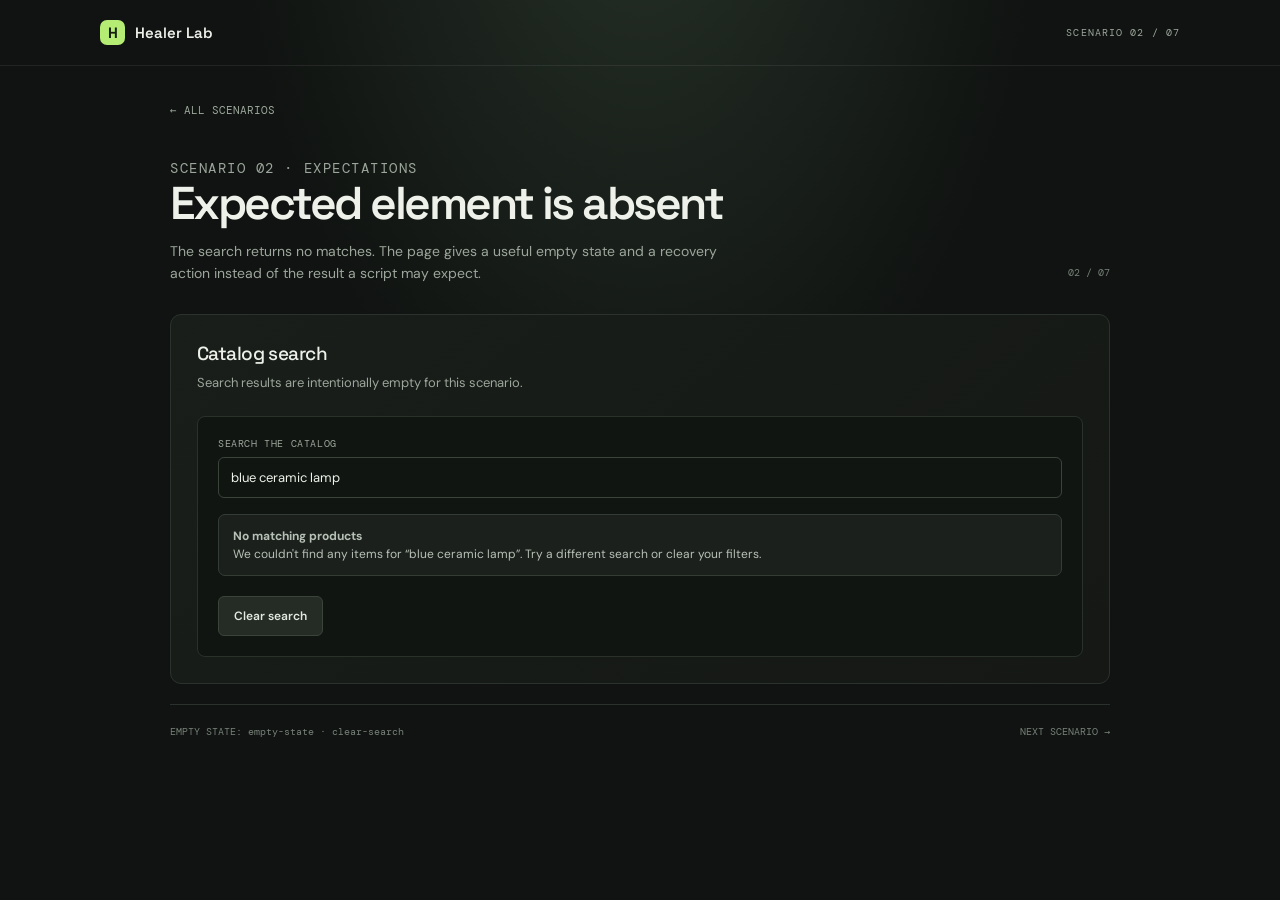
==== scenarios/absent-element.html @ 430ffc81 "changes" ====
<!doctype html><html lang="en"><head><meta charset="utf-8"><meta name="viewport" content="width=device-width, initial-scale=1"><title>Expected element absent — Healer Lab</title><link rel="stylesheet" href="../assets/styles.css"></head><body><header class="topbar"><a class="brand" href="../index.html"><span class="brand-mark">H</span> Healer Lab</a><span class="topbar-note">SCENARIO 02 / 07</span></header><main class="page-shell"><a class="back-link" href="../index.html">← ALL SCENARIOS</a><header class="page-header"><div><p class="scenario-kicker">SCENARIO 02 · EXPECTATIONS</p><h1>Expected element is absent</h1><p>The search returns no matches. The page gives a useful empty state and a recovery action instead of the result a script may expect.</p></div><span class="scenario-index">02 / 07</span></header><section class="demo-panel"><h2>Catalog search</h2><p>Search results are intentionally empty for this scenario.</p><div class="demo-card"><div class="field"><label class="field-label" for="catalog-search">SEARCH THE CATALOG</label><input class="input" id="catalog-search" type="search" value="blue ceramic lamp" aria-label="Search the catalog"></div><div class="notice neutral" role="status" data-testid="empty-state"><strong>No matching products</strong><br>We couldn't find any items for “blue ceramic lamp”. Try a different search or clear your filters.</div><div class="action-row"><button class="button secondary" id="clear-search" type="button" data-reveal="search-cleared">Clear search</button></div><div id="search-cleared" class="notice" role="status" hidden>Search cleared. Enter a new search term to try again.</div></div></section><footer class="scenario-footer"><span>EMPTY STATE: empty-state · clear-search</span><a href="accessible-name.html">NEXT SCENARIO →</a></footer></main><script src="../assets/app.js"></script></body></html>
---- assets/styles.css ----
@import url('https://fonts.googleapis.com/css2?family=DM+Mono:wght@400;500&family=DM+Sans:wght@400;500;600;700&family=Space+Grotesk:wght@400;500;600;700&display=swap');
:root{color-scheme:dark;--bg:#101311;--panel:#171b18;--panel2:#1c211d;--line:#2b322d;--text:#edf1e9;--muted:#9ca69c;--green:#b5ed74;--green-dark:#20311b;--mono:'DM Mono',monospace;--sans:'DM Sans',sans-serif;--display:'Space Grotesk',sans-serif}
*{box-sizing:border-box}html{scroll-behavior:smooth}body{margin:0;background:var(--bg);color:var(--text);font-family:var(--sans);min-height:100vh;background-image:radial-gradient(ellipse at 50% -20%,#263128 0,transparent 45%)}a{color:inherit;text-decoration:none}button,input{font:inherit}.topbar{height:66px;padding:0 max(28px,calc((100vw - 1080px)/2));border-bottom:1px solid #ffffff12;display:flex;align-items:center;justify-content:space-between}.brand{font:600 15px var(--display);display:flex;gap:10px;align-items:center}.brand-mark{width:25px;height:25px;background:var(--green);color:#17200f;border-radius:7px;display:grid;place-items:center;font-weight:700}.topbar-note,.eyebrow,.section-count,.card-tags,.hero-meta,.index-foot,.scenario-kicker,.field-label,.step-label{font:10px var(--mono);letter-spacing:.11em;color:var(--muted)}.shell{max-width:1080px;margin:auto;padding:72px 24px 40px}.hero{max-width:660px;margin-bottom:64px}.eyebrow{color:var(--green);margin:0 0 18px}.hero h1{font:600 clamp(46px,7vw,74px)/.99 var(--display);letter-spacing:-.065em;margin:0}.hero h1 span{color:var(--green)}.hero-copy{max-width:530px;color:#aeb7ad;line-height:1.7;font-size:15px;margin:22px 0}.hero-meta{display:flex;gap:24px;letter-spacing:.02em;font-size:11px}.status-dot{display:inline-block;width:7px;height:7px;border-radius:50%;background:var(--green);margin-right:7px;box-shadow:0 0 10px #b5ed7480}.section-heading{display:flex;justify-content:space-between;align-items:end;border-bottom:1px solid var(--line);padding-bottom:16px;margin-bottom:14px}.section-heading .eyebrow{margin:0 0 8px}.section-heading h2{font:500 23px var(--display);margin:0;letter-spacing:-.03em}.section-count{font-size:10px}.scenario-grid{display:grid;grid-template-columns:1fr 1fr;gap:9px}.scenario-card{position:relative;min-height:139px;padding:18px 40px 16px 16px;display:grid;grid-template-columns:28px 36px 1fr;gap:10px;background:linear-gradient(135deg,#1a1f1b,#151916);border:1px solid var(--line);border-radius:9px;transition:border-color .2s,transform .2s,background .2s}.scenario-card:hover{border-color:#6c8f50;transform:translateY(-2px);background:#1d241f}.card-number{font:10px var(--mono);color:#758078;padding-top:5px}.card-icon{width:34px;height:34px;display:grid;place-items:center;border:1px solid #42503d;background:#20291e;color:var(--green);border-radius:8px;font-size:17px}.card-content{display:flex;flex-direction:column;align-items:flex-start;gap:7px}.card-content strong{font:600 14px var(--display);letter-spacing:-.02em}.card-content small{font:12px/1.55 var(--sans);color:#9ca69c;max-width:340px}.card-tags{display:flex;gap:6px;margin-top:3px}.card-tags em{font-style:normal;font-size:8px;letter-spacing:.08em;padding:4px 6px;border:1px solid #333d34;border-radius:3px;color:#aab5a5}.card-arrow{position:absolute;right:15px;top:16px;color:#758078;font-size:15px}.index-foot{text-align:center;padding:34px 0 0;letter-spacing:.02em;font-size:10px}.page-shell{width:min(940px,calc(100% - 40px));margin:0 auto;padding:32px 0 70px}.back-link{display:inline-flex;align-items:center;gap:8px;color:#9da89c;font:11px var(--mono);margin-bottom:28px}.back-link:hover{color:var(--green)}.scenario-kicker{color:var(--green);margin:0 0 12px}.page-header{display:flex;justify-content:space-between;align-items:end;margin-bottom:30px}.page-header h1{font:600 clamp(30px,5vw,46px)/1.05 var(--display);letter-spacing:-.055em;margin:0}.page-header p{color:#9ca69c;line-height:1.6;margin:12px 0 0;max-width:590px;font-size:14px}.scenario-index{font:10px var(--mono);color:#768078;white-space:nowrap;padding-bottom:5px}.demo-panel{background:linear-gradient(140deg,#191e1a,#151815);border:1px solid var(--line);border-radius:11px;padding:26px;min-height:300px}.demo-panel h2{font:500 19px var(--display);margin:0 0 7px;letter-spacing:-.03em}.demo-panel>p{font-size:13px;line-height:1.6;color:#9ca69c;margin:0 0 22px}.demo-layout{display:grid;grid-template-columns:1.1fr .9fr;gap:24px;align-items:start}.demo-card{background:#111512;border:1px solid #2a312b;border-radius:8px;padding:20px}.product-row{display:flex;align-items:center;gap:15px}.product-art{width:62px;height:62px;display:grid;place-items:center;background:#263126;border-radius:8px;font-size:27px}.product-row h3{font:600 15px var(--display);margin:0 0 4px}.product-row p{font-size:12px;color:#96a096;margin:0}.product-price{margin-left:auto;font:13px var(--mono);color:var(--green)}.action-row{display:flex;gap:10px;align-items:center;margin-top:20px}.button{border:0;border-radius:6px;padding:11px 15px;background:var(--green);color:#14200e;font:600 12px var(--sans);cursor:pointer;transition:filter .15s,transform .15s}.button:hover{filter:brightness(1.08);transform:translateY(-1px)}.button:disabled{opacity:.45;cursor:not-allowed;transform:none}.button.secondary{background:#252c26;border:1px solid #3a443b;color:#e2e9df}.button.ghost{background:transparent;color:#c2cdc0;border:1px solid #394139}.button.small{padding:8px 11px}.button.danger{background:#492925;color:#ffd4ca}.notice{border-radius:7px;background:#20291e;border:1px solid #3b5032;color:#d2e8c5;padding:12px 14px;font-size:12px;line-height:1.5}.notice.neutral{background:#1b201c;border-color:#343d35;color:#b7c0b7}.notice.warning{background:#30271a;border-color:#59432b;color:#eed5a4}.notice[hidden]{display:none}.field{display:flex;flex-direction:column;gap:7px;margin-bottom:16px}.field-label{font-size:10px;letter-spacing:.06em}.input{background:#111512;border:1px solid #3a443b;color:var(--text);border-radius:6px;padding:11px 12px;outline:none;width:100%;font-size:13px}.input:focus{border-color:var(--green);box-shadow:0 0 0 3px #b5ed7415}.input::placeholder{color:#68736a}.form-grid{display:grid;grid-template-columns:1fr 1fr;gap:0 12px}.muted{color:#9ca69c;font-size:12px;line-height:1.6}.result-line{font:11px var(--mono);color:var(--green);min-height:18px;margin-top:12px}.state-pill{display:inline-flex;padding:6px 9px;border-radius:20px;border:1px solid #46513f;background:#22291e;color:#c6e7a9;font:10px var(--mono);letter-spacing:.03em}.progress-track{height:5px;background:#272e28;border-radius:5px;margin:18px 0 7px;overflow:hidden}.progress-track span{display:block;height:100%;background:var(--green);width:0;transition:width .3s}.step-label{letter-spacing:.04em;font-size:10px}.quantity-control{display:flex;align-items:center;gap:13px}.quantity-value{font:16px var(--mono);min-width:26px;text-align:center}.modal-backdrop{position:fixed;inset:0;z-index:10;background:#070a08c7;display:grid;place-items:center;padding:20px;backdrop-filter:blur(3px)}.modal-backdrop[hidden]{display:none}.modal{width:min(430px,100%);background:#191e1a;border:1px solid #3c493d;border-radius:11px;padding:26px;box-shadow:0 25px 90px #0009}.modal h2{font:600 23px var(--display);letter-spacing:-.04em;margin:0 0 9px}.modal p{color:#a8b2a7;font-size:13px;line-height:1.65;margin:0 0 20px}.modal-icon{width:42px;height:42px;border-radius:10px;background:#27331f;color:var(--green);display:grid;place-items:center;font-size:20px;margin-bottom:18px}.frame-wrap{border:1px solid #39433a;border-radius:8px;overflow:hidden;background:#111512}.frame-wrap iframe{display:block;width:100%;height:190px;border:0}.frame-caption{font:10px var(--mono);color:#879288;padding:9px 12px;border-bottom:1px solid #29302a}.inline-link{color:var(--green);text-decoration:underline;text-underline-offset:3px}.scenario-footer{display:flex;justify-content:space-between;gap:20px;padding-top:20px;margin-top:20px;border-top:1px solid var(--line);font:10px var(--mono);color:#778178}.scenario-footer a:hover{color:var(--green)}
@media(max-width:700px){.shell{padding-top:50px}.hero{margin-bottom:45px}.scenario-grid{grid-template-columns:1fr}.scenario-card{min-height:125px}.page-header{align-items:start}.scenario-index{padding-top:4px}.demo-layout{grid-template-columns:1fr}.demo-panel{padding:18px}.topbar{padding:0 20px}.topbar-note{font-size:8px}.hero-meta{flex-wrap:wrap;gap:10px 18px}}

.is-hidden{display:none!important}
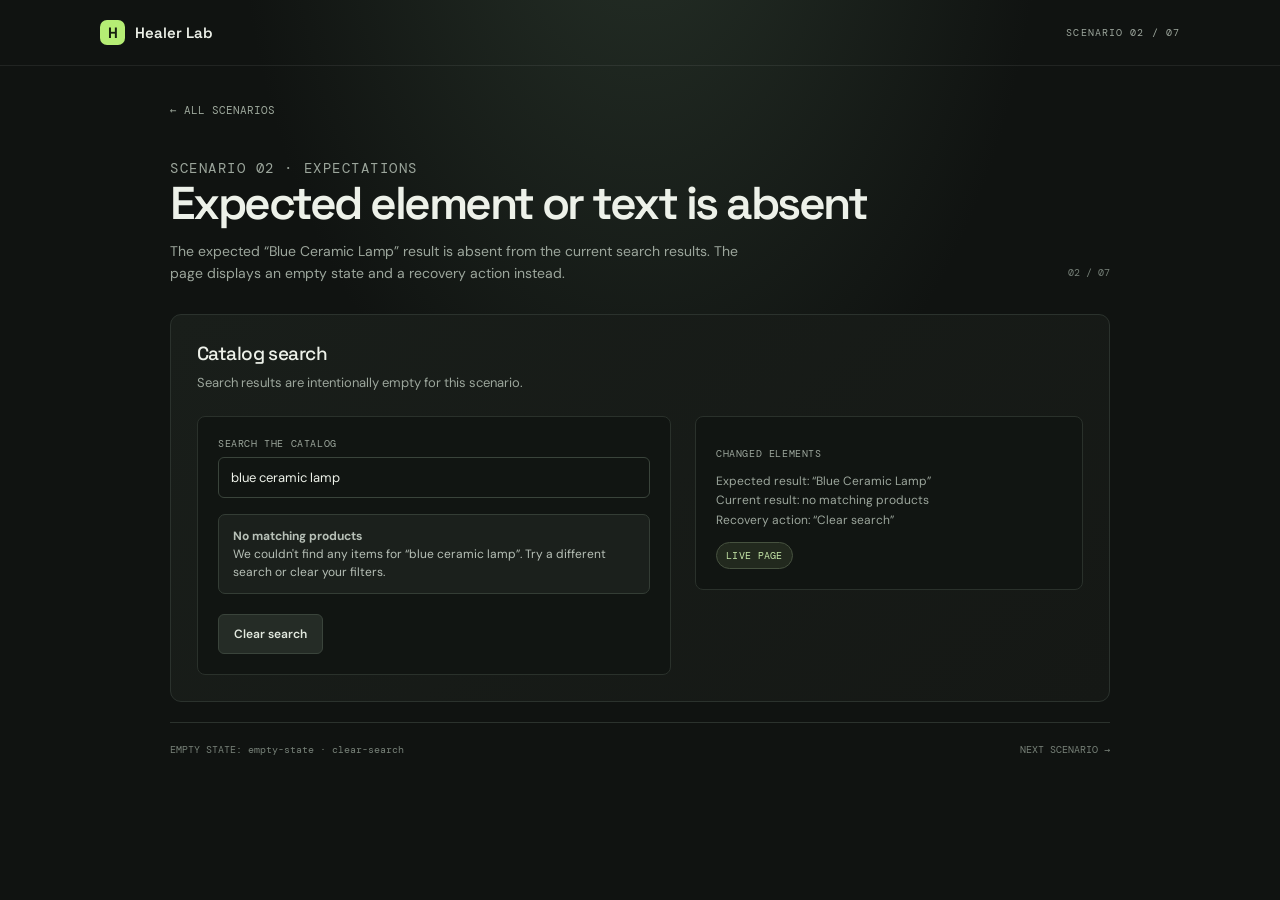
==== commit 2ea818ce: "playwright script and locator changed html update" ====
--- a/scenarios/absent-element.html
+++ b/scenarios/absent-element.html
@@ -1 +1 @@
-<!doctype html><html lang="en"><head><meta charset="utf-8"><meta name="viewport" content="width=device-width, initial-scale=1"><title>Expected element absent — Healer Lab</title><link rel="stylesheet" href="../assets/styles.css"></head><body><header class="topbar"><a class="brand" href="../index.html"><span class="brand-mark">H</span> Healer Lab</a><span class="topbar-note">SCENARIO 02 / 07</span></header><main class="page-shell"><a class="back-link" href="../index.html">← ALL SCENARIOS</a><header class="page-header"><div><p class="scenario-kicker">SCENARIO 02 · EXPECTATIONS</p><h1>Expected element is absent</h1><p>The search returns no matches. The page gives a useful empty state and a recovery action instead of the result a script may expect.</p></div><span class="scenario-index">02 / 07</span></header><section class="demo-panel"><h2>Catalog search</h2><p>Search results are intentionally empty for this scenario.</p><div class="demo-card"><div class="field"><label class="field-label" for="catalog-search">SEARCH THE CATALOG</label><input class="input" id="catalog-search" type="search" value="blue ceramic lamp" aria-label="Search the catalog"></div><div class="notice neutral" role="status" data-testid="empty-state"><strong>No matching products</strong><br>We couldn't find any items for “blue ceramic lamp”. Try a different search or clear your filters.</div><div class="action-row"><button class="button secondary" id="clear-search" type="button" data-reveal="search-cleared">Clear search</button></div><div id="search-cleared" class="notice" role="status" hidden>Search cleared. Enter a new search term to try again.</div></div></section><footer class="scenario-footer"><span>EMPTY STATE: empty-state · clear-search</span><a href="accessible-name.html">NEXT SCENARIO →</a></footer></main><script src="../assets/app.js"></script></body></html>
+<!doctype html><html lang="en"><head><meta charset="utf-8"><meta name="viewport" content="width=device-width, initial-scale=1"><title>Expected element absent — Healer Lab</title><link rel="stylesheet" href="../assets/styles.css"></head><body><header class="topbar"><a class="brand" href="../index.html"><span class="brand-mark">H</span> Healer Lab</a><span class="topbar-note">SCENARIO 02 / 07</span></header><main class="page-shell"><a class="back-link" href="../index.html">← ALL SCENARIOS</a><header class="page-header"><div><p class="scenario-kicker">SCENARIO 02 · EXPECTATIONS</p><h1>Expected element or text is absent</h1><p>The expected “Blue Ceramic Lamp” result is absent from the current search results. The page displays an empty state and a recovery action instead.</p></div><span class="scenario-index">02 / 07</span></header><section class="demo-panel"><h2>Catalog search</h2><p>Search results are intentionally empty for this scenario.</p><div class="demo-layout"><div class="demo-card"><div class="field"><label class="field-label" for="catalog-search">SEARCH THE CATALOG</label><input class="input" id="catalog-search" type="search" value="blue ceramic lamp" aria-label="Search the catalog"></div><div class="notice neutral" role="status" data-testid="empty-state"><strong>No matching products</strong><br>We couldn't find any items for “blue ceramic lamp”. Try a different search or clear your filters.</div><div class="action-row"><button class="button secondary" id="clear-search" type="button" data-reveal="search-cleared">Clear search</button></div><div id="search-cleared" class="notice" role="status" hidden>Search cleared. Enter a new search term to try again.</div></div><aside class="demo-card"><p class="field-label">CHANGED ELEMENTS</p><p class="muted">Expected result: “Blue Ceramic Lamp”<br>Current result: no matching products<br>Recovery action: “Clear search”</p><span class="state-pill">LIVE PAGE</span></aside></div></section><footer class="scenario-footer"><span>EMPTY STATE: empty-state · clear-search</span><a href="accessible-name.html">NEXT SCENARIO →</a></footer></main><script src="../assets/app.js"></script></body></html>
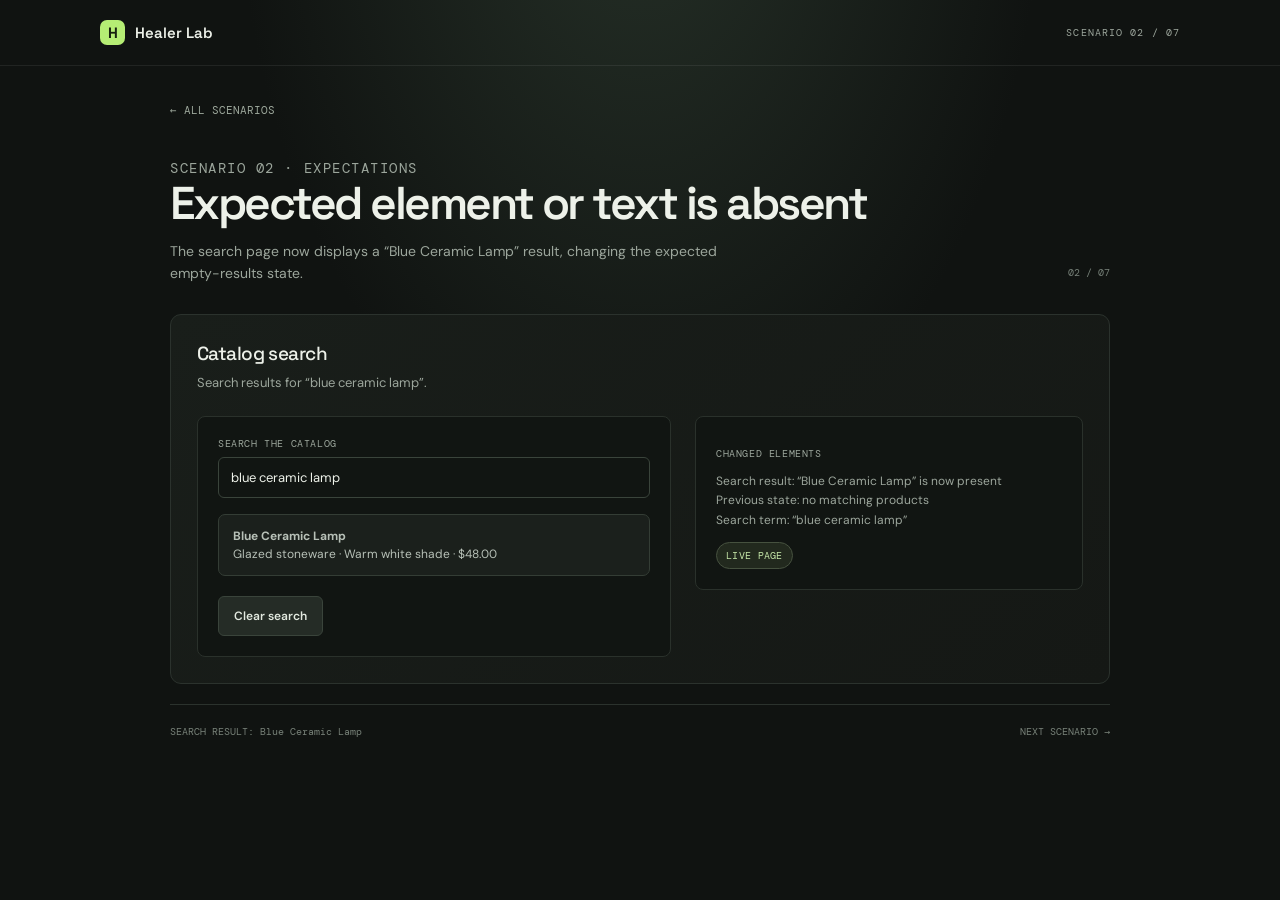
==== commit 9fd041b7: "playwright script and locator changed html update" ====
--- a/scenarios/absent-element.html
+++ b/scenarios/absent-element.html
@@ -1 +1,89 @@
-<!doctype html><html lang="en"><head><meta charset="utf-8"><meta name="viewport" content="width=device-width, initial-scale=1"><title>Expected element absent — Healer Lab</title><link rel="stylesheet" href="../assets/styles.css"></head><body><header class="topbar"><a class="brand" href="../index.html"><span class="brand-mark">H</span> Healer Lab</a><span class="topbar-note">SCENARIO 02 / 07</span></header><main class="page-shell"><a class="back-link" href="../index.html">← ALL SCENARIOS</a><header class="page-header"><div><p class="scenario-kicker">SCENARIO 02 · EXPECTATIONS</p><h1>Expected element or text is absent</h1><p>The expected “Blue Ceramic Lamp” result is absent from the current search results. The page displays an empty state and a recovery action instead.</p></div><span class="scenario-index">02 / 07</span></header><section class="demo-panel"><h2>Catalog search</h2><p>Search results are intentionally empty for this scenario.</p><div class="demo-layout"><div class="demo-card"><div class="field"><label class="field-label" for="catalog-search">SEARCH THE CATALOG</label><input class="input" id="catalog-search" type="search" value="blue ceramic lamp" aria-label="Search the catalog"></div><div class="notice neutral" role="status" data-testid="empty-state"><strong>No matching products</strong><br>We couldn't find any items for “blue ceramic lamp”. Try a different search or clear your filters.</div><div class="action-row"><button class="button secondary" id="clear-search" type="button" data-reveal="search-cleared">Clear search</button></div><div id="search-cleared" class="notice" role="status" hidden>Search cleared. Enter a new search term to try again.</div></div><aside class="demo-card"><p class="field-label">CHANGED ELEMENTS</p><p class="muted">Expected result: “Blue Ceramic Lamp”<br>Current result: no matching products<br>Recovery action: “Clear search”</p><span class="state-pill">LIVE PAGE</span></aside></div></section><footer class="scenario-footer"><span>EMPTY STATE: empty-state · clear-search</span><a href="accessible-name.html">NEXT SCENARIO →</a></footer></main><script src="../assets/app.js"></script></body></html>
+<!doctype html>
+<html lang="en">
+  <head>
+    <meta charset="utf-8">
+    <meta name="viewport" content="width=device-width, initial-scale=1">
+    <title>Expected element absent — Healer Lab</title>
+    <link rel="stylesheet" href="../assets/styles.css">
+  </head>
+  <body>
+    <header class="topbar">
+      <a class="brand" href="../index.html">
+        <span class="brand-mark">H</span> Healer Lab
+      </a>
+      <span class="topbar-note">SCENARIO 02 / 07</span>
+    </header>
+
+    <main class="page-shell">
+      <a class="back-link" href="../index.html">← ALL SCENARIOS</a>
+
+      <header class="page-header">
+        <div>
+          <p class="scenario-kicker">SCENARIO 02 · EXPECTATIONS</p>
+          <h1>Expected element or text is absent</h1>
+          <p>
+            The search page now displays a “Blue Ceramic Lamp” result, changing
+            the expected empty-results state.
+          </p>
+        </div>
+        <span class="scenario-index">02 / 07</span>
+      </header>
+
+      <section class="demo-panel">
+        <h2>Catalog search</h2>
+        <p>Search results for “blue ceramic lamp”.</p>
+
+        <div class="demo-layout">
+          <div class="demo-card">
+            <div class="field">
+              <label class="field-label" for="catalog-search">SEARCH THE CATALOG</label>
+              <input
+                class="input"
+                id="catalog-search"
+                type="search"
+                value="blue ceramic lamp"
+                aria-label="Search the catalog"
+              >
+            </div>
+
+            <article class="notice neutral" data-testid="search-result">
+              <strong>Blue Ceramic Lamp</strong><br>
+              Glazed stoneware · Warm white shade · $48.00
+            </article>
+
+            <div class="action-row">
+              <button
+                class="button secondary"
+                id="clear-search"
+                type="button"
+                data-reveal="search-cleared"
+              >
+                Clear search
+              </button>
+            </div>
+            <div id="search-cleared" class="notice" role="status" hidden>
+              Search cleared. Enter a new search term to try again.
+            </div>
+          </div>
+
+          <aside class="demo-card">
+            <p class="field-label">CHANGED ELEMENTS</p>
+            <p class="muted">
+              Search result: “Blue Ceramic Lamp” is now present<br>
+              Previous state: no matching products<br>
+              Search term: “blue ceramic lamp”
+            </p>
+            <span class="state-pill">LIVE PAGE</span>
+          </aside>
+        </div>
+      </section>
+
+      <footer class="scenario-footer">
+        <span>SEARCH RESULT: Blue Ceramic Lamp</span>
+        <a href="accessible-name.html">NEXT SCENARIO →</a>
+      </footer>
+    </main>
+
+    <script src="../assets/app.js"></script>
+  </body>
+</html>
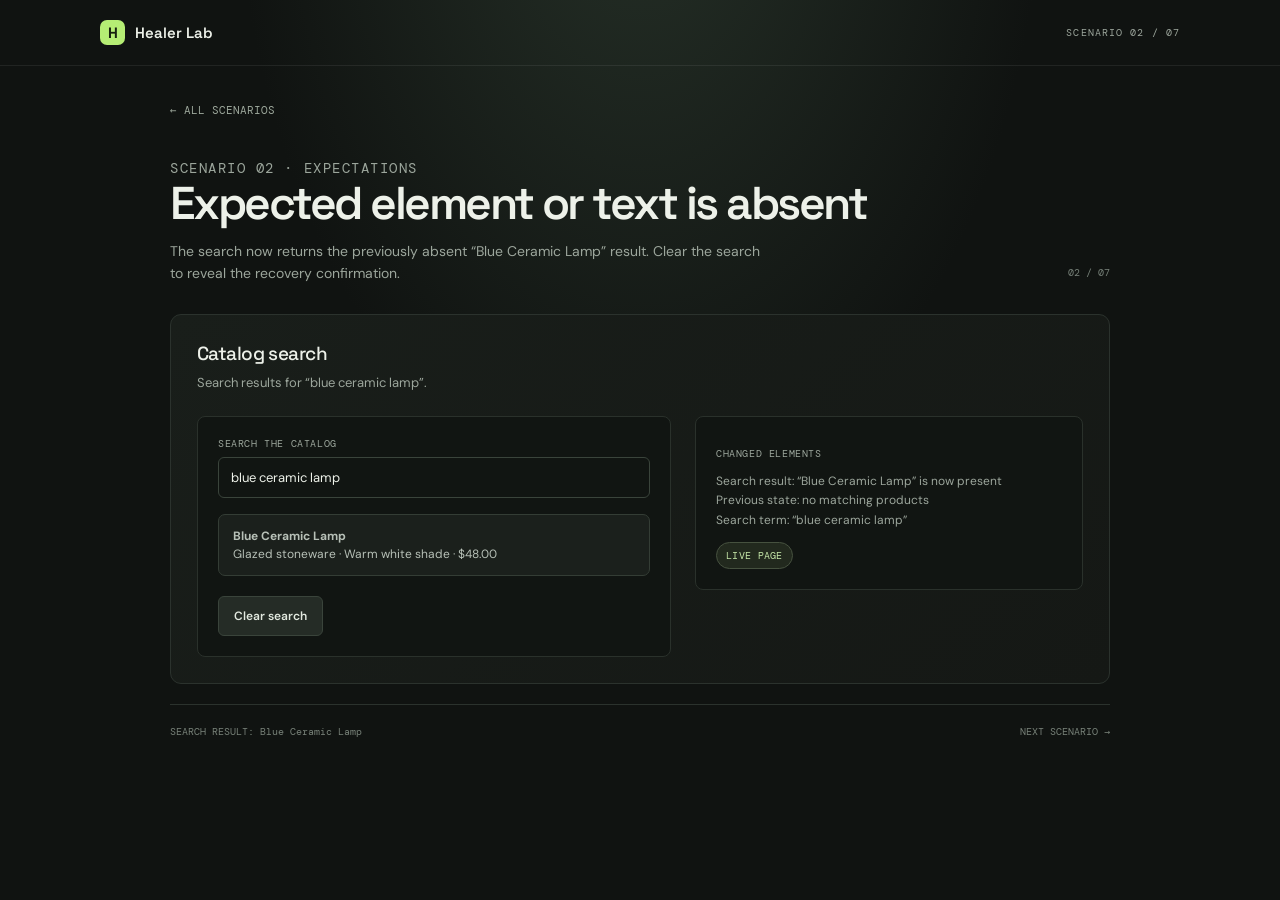
==== commit cfa824ab: "1" ====
--- a/scenarios/absent-element.html
+++ b/scenarios/absent-element.html
@@ -1,89 +1,86 @@
-<!doctype html>
+﻿<!doctype html>
 <html lang="en">
-  <head>
-    <meta charset="utf-8">
-    <meta name="viewport" content="width=device-width, initial-scale=1">
-    <title>Expected element absent — Healer Lab</title>
-    <link rel="stylesheet" href="../assets/styles.css">
-  </head>
-  <body>
-    <header class="topbar">
-      <a class="brand" href="../index.html">
-        <span class="brand-mark">H</span> Healer Lab
-      </a>
-      <span class="topbar-note">SCENARIO 02 / 07</span>
+<head>
+  <meta charset="utf-8">
+  <meta name="viewport" content="width=device-width, initial-scale=1">
+  <title>Expected element absent — Healer Lab</title>
+  <link rel="stylesheet" href="../assets/styles.css">
+</head>
+<body>
+  <header class="topbar">
+    <a class="brand" href="../index.html">
+      <span class="brand-mark">H</span> Healer Lab
+    </a>
+    <span class="topbar-note">SCENARIO 02 / 07</span>
+  </header>
+
+  <main class="page-shell">
+    <a class="back-link" href="../index.html">← ALL SCENARIOS</a>
+
+    <header class="page-header">
+      <div>
+        <p class="scenario-kicker">SCENARIO 02 · EXPECTATIONS</p>
+        <h1>Expected element or text is absent</h1>
+        <p>The search now returns the previously absent “Blue Ceramic Lamp” result. Clear the search to reveal the recovery confirmation.</p>
+      </div>
+      <span class="scenario-index">02 / 07</span>
     </header>
 
-    <main class="page-shell">
-      <a class="back-link" href="../index.html">← ALL SCENARIOS</a>
+    <section class="demo-panel">
+      <h2>Catalog search</h2>
+      <p>Search results for “blue ceramic lamp”.</p>
 
-      <header class="page-header">
-        <div>
-          <p class="scenario-kicker">SCENARIO 02 · EXPECTATIONS</p>
-          <h1>Expected element or text is absent</h1>
-          <p>
-            The search page now displays a “Blue Ceramic Lamp” result, changing
-            the expected empty-results state.
-          </p>
-        </div>
-        <span class="scenario-index">02 / 07</span>
-      </header>
-
-      <section class="demo-panel">
-        <h2>Catalog search</h2>
-        <p>Search results for “blue ceramic lamp”.</p>
-
-        <div class="demo-layout">
-          <div class="demo-card">
-            <div class="field">
-              <label class="field-label" for="catalog-search">SEARCH THE CATALOG</label>
-              <input
-                class="input"
-                id="catalog-search"
-                type="search"
-                value="blue ceramic lamp"
-                aria-label="Search the catalog"
-              >
-            </div>
-
-            <article class="notice neutral" data-testid="search-result">
-              <strong>Blue Ceramic Lamp</strong><br>
-              Glazed stoneware · Warm white shade · $48.00
-            </article>
-
-            <div class="action-row">
-              <button
-                class="button secondary"
-                id="clear-search"
-                type="button"
-                data-reveal="search-cleared"
-              >
-                Clear search
-              </button>
-            </div>
-            <div id="search-cleared" class="notice" role="status" hidden>
-              Search cleared. Enter a new search term to try again.
-            </div>
+      <div class="demo-layout">
+        <div class="demo-card">
+          <div class="field">
+            <label class="field-label" for="catalog-search">SEARCH THE CATALOG</label>
+            <input
+              class="input"
+              id="catalog-search"
+              type="search"
+              value="blue ceramic lamp"
+              aria-label="Search the catalog"
+            >
           </div>
 
-          <aside class="demo-card">
-            <p class="field-label">CHANGED ELEMENTS</p>
-            <p class="muted">
-              Search result: “Blue Ceramic Lamp” is now present<br>
-              Previous state: no matching products<br>
-              Search term: “blue ceramic lamp”
-            </p>
-            <span class="state-pill">LIVE PAGE</span>
-          </aside>
+          <article class="notice neutral" data-testid="search-result">
+            <strong>Blue Ceramic Lamp</strong><br>
+            Glazed stoneware · Warm white shade · $48.00
+          </article>
+
+          <div class="action-row">
+            <button
+              class="button secondary"
+              id="clear-search"
+              type="button"
+              data-reveal="search-cleared"
+            >
+              Clear search
+            </button>
+          </div>
+          <div id="search-cleared" class="notice" role="status" hidden>
+            Search cleared. Enter a new search term to try again.
+          </div>
         </div>
-      </section>
 
-      <footer class="scenario-footer">
-        <span>SEARCH RESULT: Blue Ceramic Lamp</span>
-        <a href="accessible-name.html">NEXT SCENARIO →</a>
-      </footer>
-    </main>
+        <aside class="demo-card">
+          <p class="field-label">CHANGED ELEMENTS</p>
+          <p class="muted">
+            Search result: “Blue Ceramic Lamp” is now present<br>
+            Previous state: no matching products<br>
+            Search term: “blue ceramic lamp”
+          </p>
+          <span class="state-pill">LIVE PAGE</span>
+        </aside>
+      </div>
+    </section>
 
-    <script src="../assets/app.js"></script>
-  </body>
+    <footer class="scenario-footer">
+      <span>SEARCH RESULT: Blue Ceramic Lamp</span>
+      <a href="accessible-name.html">NEXT SCENARIO →</a>
+    </footer>
+  </main>
+
+  <script src="../assets/app.js"></script>
+</body>
 </html>
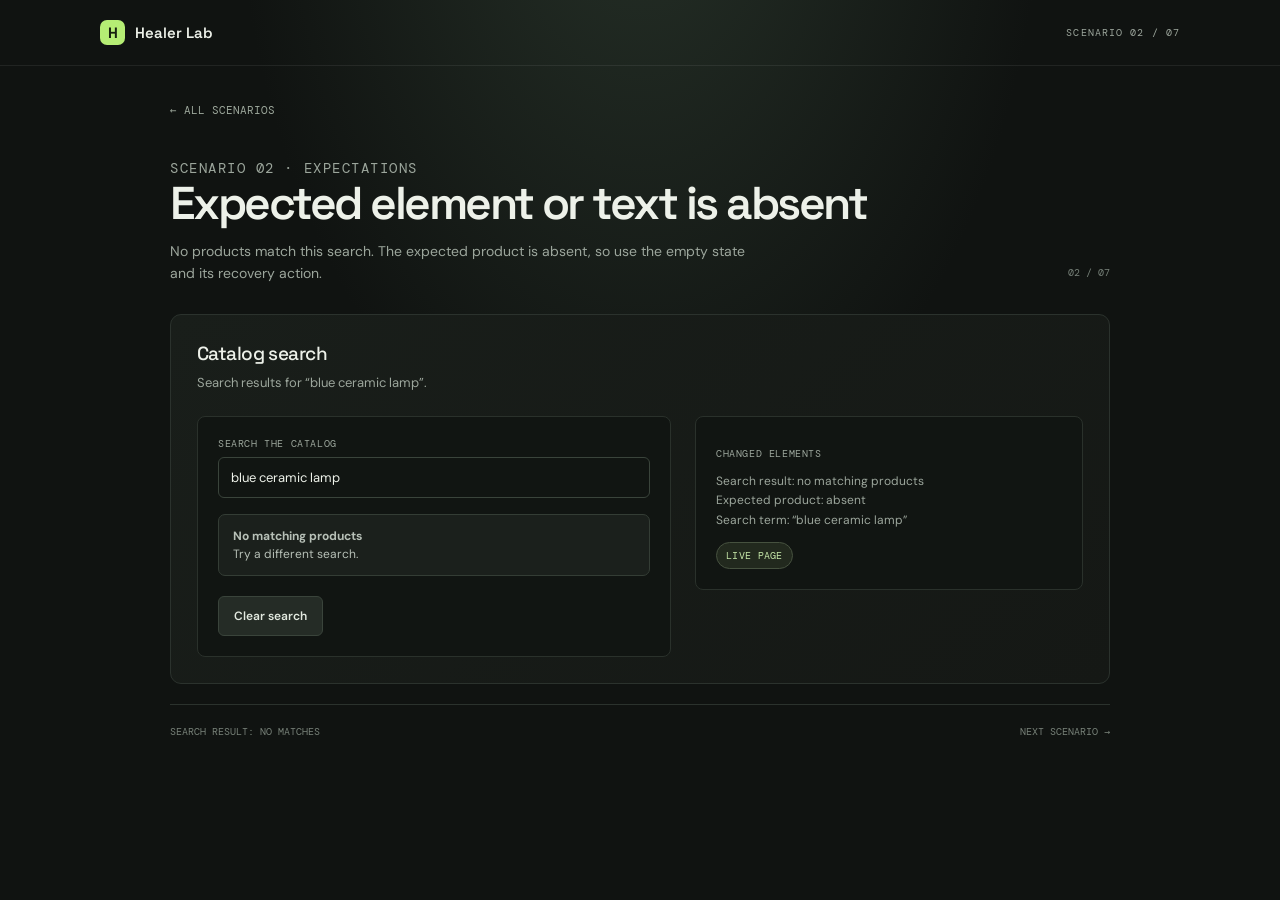
==== commit fc9358cb: "absent element changes" ====
--- a/scenarios/absent-element.html
+++ b/scenarios/absent-element.html
@@ -1,86 +1,89 @@
-﻿<!doctype html>
+<!doctype html>
 <html lang="en">
-<head>
-  <meta charset="utf-8">
-  <meta name="viewport" content="width=device-width, initial-scale=1">
-  <title>Expected element absent — Healer Lab</title>
-  <link rel="stylesheet" href="../assets/styles.css">
-</head>
-<body>
-  <header class="topbar">
-    <a class="brand" href="../index.html">
-      <span class="brand-mark">H</span> Healer Lab
-    </a>
-    <span class="topbar-note">SCENARIO 02 / 07</span>
-  </header>
-
-  <main class="page-shell">
-    <a class="back-link" href="../index.html">← ALL SCENARIOS</a>
-
-    <header class="page-header">
-      <div>
-        <p class="scenario-kicker">SCENARIO 02 · EXPECTATIONS</p>
-        <h1>Expected element or text is absent</h1>
-        <p>The search now returns the previously absent “Blue Ceramic Lamp” result. Clear the search to reveal the recovery confirmation.</p>
-      </div>
-      <span class="scenario-index">02 / 07</span>
+  <head>
+    <meta charset="utf-8">
+    <meta name="viewport" content="width=device-width, initial-scale=1">
+    <title>Expected element absent — Healer Lab</title>
+    <link rel="stylesheet" href="../assets/styles.css">
+  </head>
+  <body>
+    <header class="topbar">
+      <a class="brand" href="../index.html">
+        <span class="brand-mark">H</span> Healer Lab
+      </a>
+      <span class="topbar-note">SCENARIO 02 / 07</span>
     </header>
 
-    <section class="demo-panel">
-      <h2>Catalog search</h2>
-      <p>Search results for “blue ceramic lamp”.</p>
+    <main class="page-shell">
+      <a class="back-link" href="../index.html">← ALL SCENARIOS</a>
 
-      <div class="demo-layout">
-        <div class="demo-card">
-          <div class="field">
-            <label class="field-label" for="catalog-search">SEARCH THE CATALOG</label>
-            <input
-              class="input"
-              id="catalog-search"
-              type="search"
-              value="blue ceramic lamp"
-              aria-label="Search the catalog"
-            >
+      <header class="page-header">
+        <div>
+          <p class="scenario-kicker">SCENARIO 02 · EXPECTATIONS</p>
+          <h1>Expected element or text is absent</h1>
+          <p>
+            No products match this search. The expected product is absent, so
+            use the empty state and its recovery action.
+          </p>
+        </div>
+        <span class="scenario-index">02 / 07</span>
+      </header>
+
+      <section class="demo-panel">
+        <h2>Catalog search</h2>
+        <p>Search results for “blue ceramic lamp”.</p>
+
+        <div class="demo-layout">
+          <div class="demo-card">
+            <div class="field">
+              <label class="field-label" for="catalog-search">SEARCH THE CATALOG</label>
+              <input
+                class="input"
+                id="catalog-search"
+                type="search"
+                value="blue ceramic lamp"
+                aria-label="Search the catalog"
+              >
+            </div>
+
+            <article class="notice neutral" data-testid="empty-state">
+              <strong>No matching products</strong><br>
+              Try a different search.
+            </article>
+
+            <div class="action-row">
+              <button
+                class="button secondary"
+                id="clear-search"
+                type="button"
+                data-reveal="search-cleared"
+              >
+                Clear search
+              </button>
+            </div>
+            <div id="search-cleared" class="notice" role="status" hidden>
+              Search cleared. Enter a new search term to try again.
+            </div>
           </div>
 
-          <article class="notice neutral" data-testid="search-result">
-            <strong>Blue Ceramic Lamp</strong><br>
-            Glazed stoneware · Warm white shade · $48.00
-          </article>
+          <aside class="demo-card">
+            <p class="field-label">CHANGED ELEMENTS</p>
+            <p class="muted">
+              Search result: no matching products<br>
+              Expected product: absent<br>
+              Search term: “blue ceramic lamp”
+            </p>
+            <span class="state-pill">LIVE PAGE</span>
+          </aside>
+        </div>
+      </section>
 
-          <div class="action-row">
-            <button
-              class="button secondary"
-              id="clear-search"
-              type="button"
-              data-reveal="search-cleared"
-            >
-              Clear search
-            </button>
-          </div>
-          <div id="search-cleared" class="notice" role="status" hidden>
-            Search cleared. Enter a new search term to try again.
-          </div>
-        </div>
+      <footer class="scenario-footer">
+        <span>SEARCH RESULT: NO MATCHES</span>
+        <a href="accessible-name.html">NEXT SCENARIO →</a>
+      </footer>
+    </main>
 
-        <aside class="demo-card">
-          <p class="field-label">CHANGED ELEMENTS</p>
-          <p class="muted">
-            Search result: “Blue Ceramic Lamp” is now present<br>
-            Previous state: no matching products<br>
-            Search term: “blue ceramic lamp”
-          </p>
-          <span class="state-pill">LIVE PAGE</span>
-        </aside>
-      </div>
-    </section>
-
-    <footer class="scenario-footer">
-      <span>SEARCH RESULT: Blue Ceramic Lamp</span>
-      <a href="accessible-name.html">NEXT SCENARIO →</a>
-    </footer>
-  </main>
-
-  <script src="../assets/app.js"></script>
-</body>
+    <script src="../assets/app.js"></script>
+  </body>
 </html>
